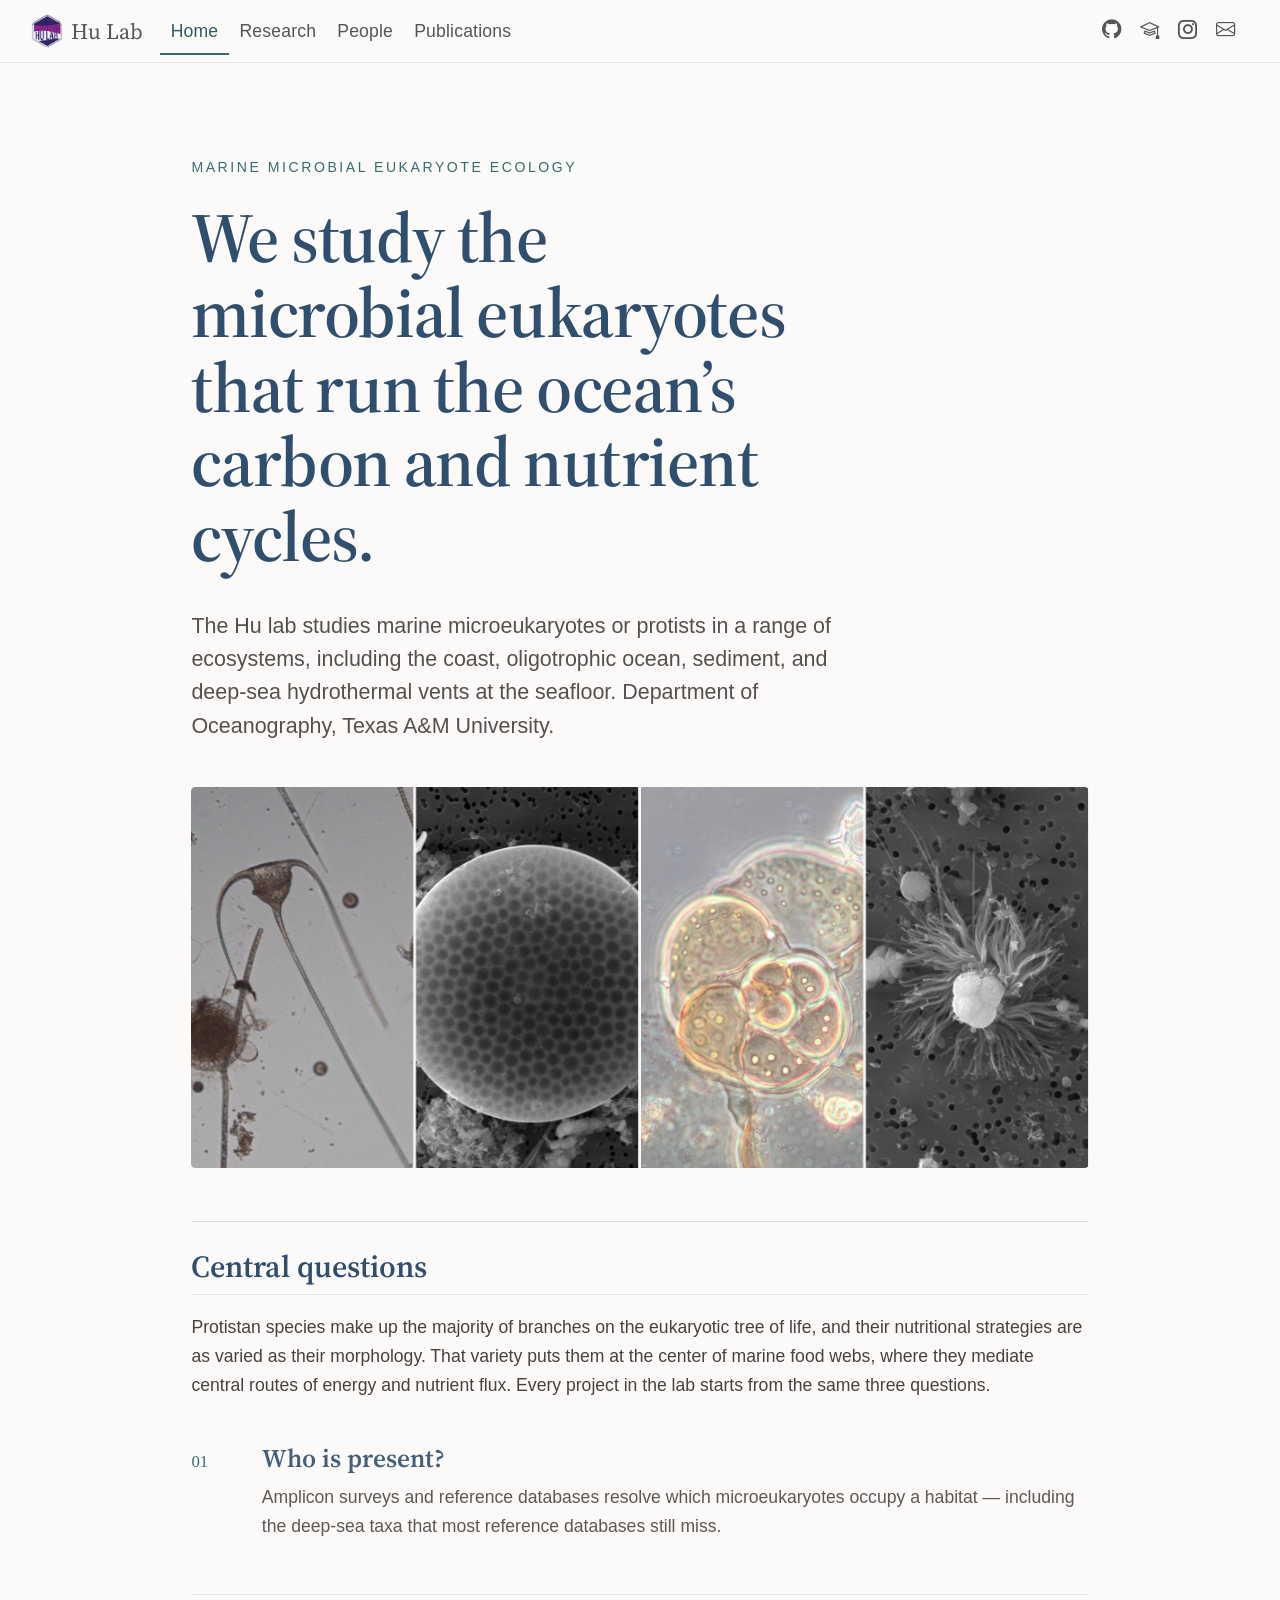
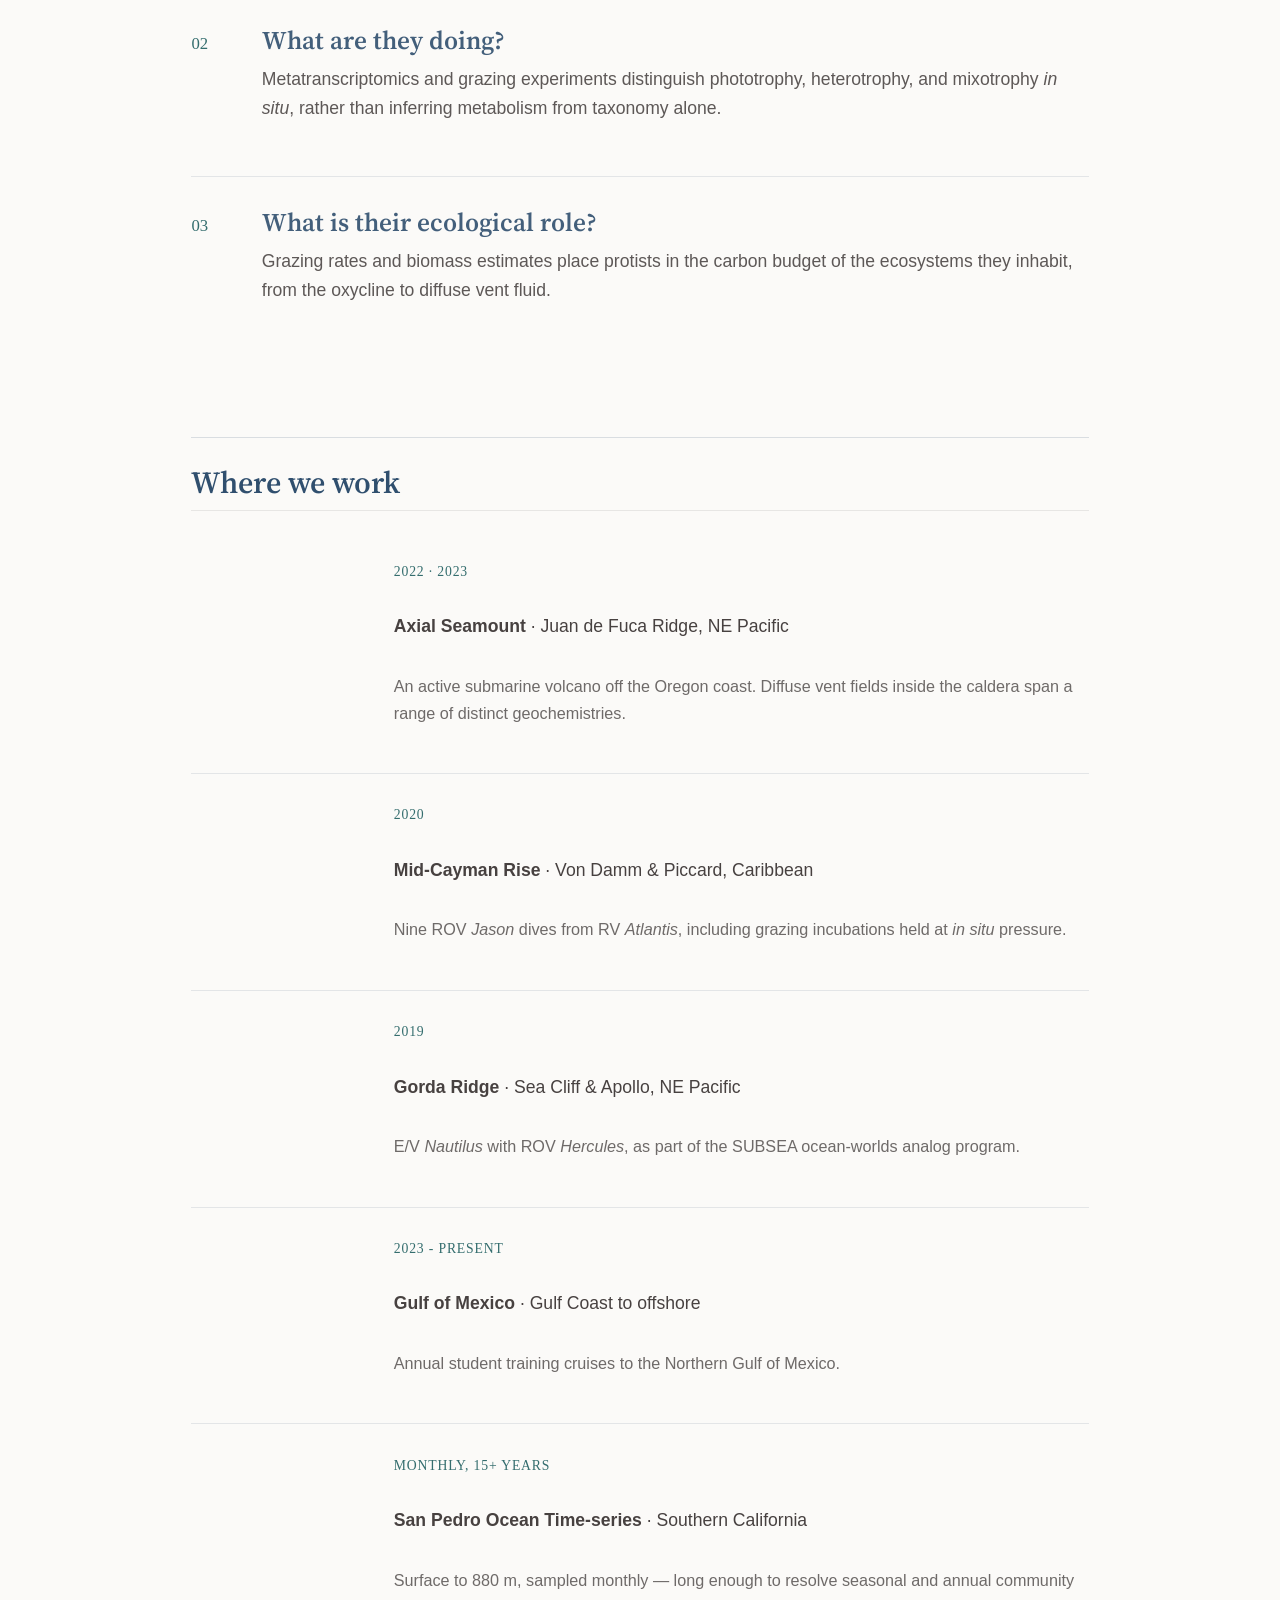
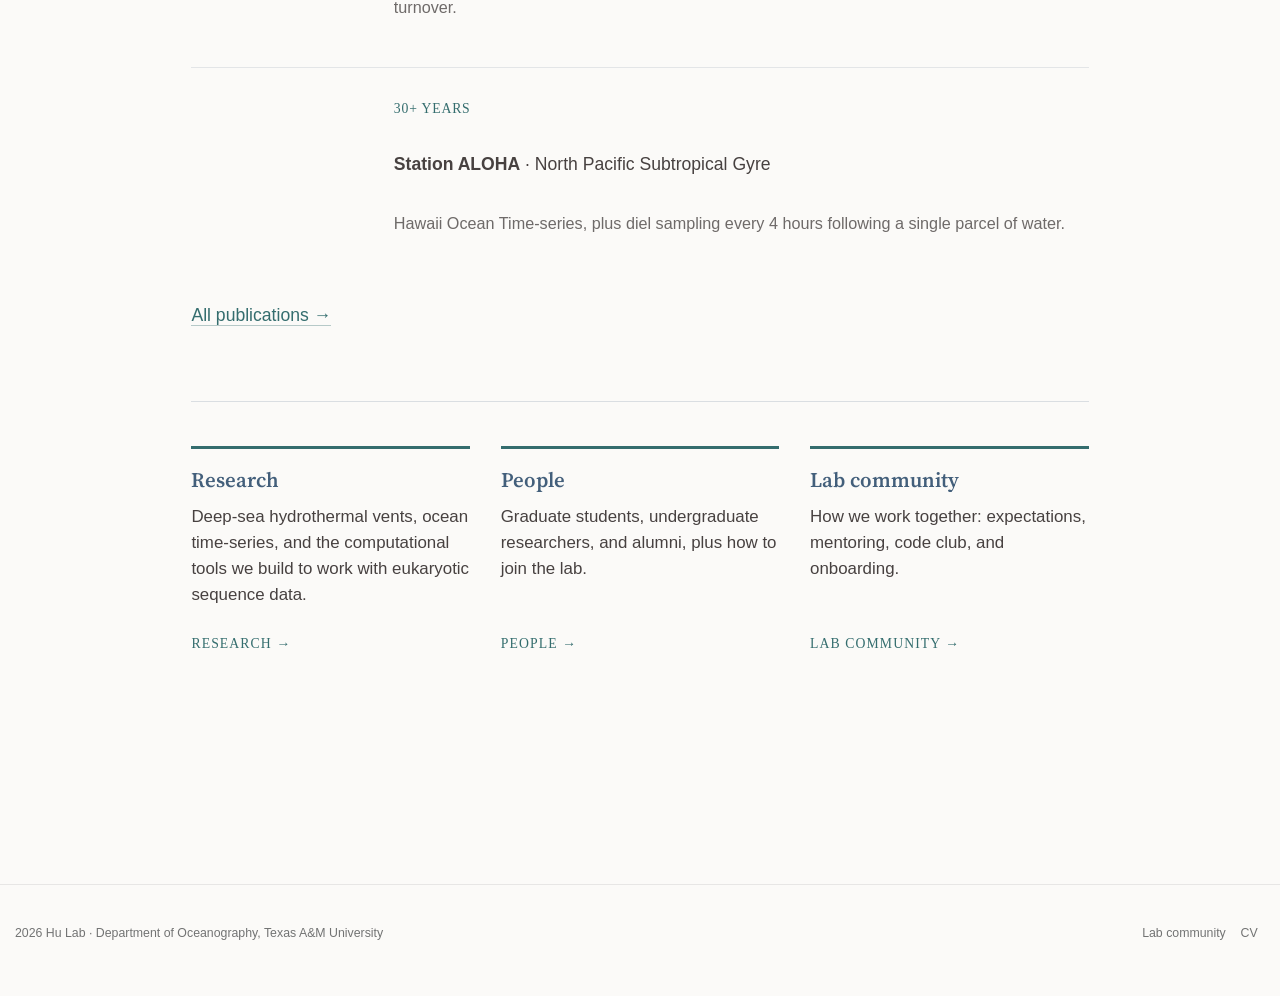
==== docs/index.html @ 4e26cc9e "redesign implemented" ====
<!DOCTYPE html>
<html xmlns="http://www.w3.org/1999/xhtml" lang="en" xml:lang="en"><head>

<meta charset="utf-8">
<meta name="generator" content="quarto-1.8.26">

<meta name="viewport" content="width=device-width, initial-scale=1.0, user-scalable=yes">


<title>Hu Lab</title>
<style>
code{white-space: pre-wrap;}
span.smallcaps{font-variant: small-caps;}
div.columns{display: flex; gap: min(4vw, 1.5em);}
div.column{flex: auto; overflow-x: auto;}
div.hanging-indent{margin-left: 1.5em; text-indent: -1.5em;}
ul.task-list{list-style: none;}
ul.task-list li input[type="checkbox"] {
  width: 0.8em;
  margin: 0 0.8em 0.2em -1em; /* quarto-specific, see https://github.com/quarto-dev/quarto-cli/issues/4556 */ 
  vertical-align: middle;
}
</style>


<script src="site_libs/quarto-nav/quarto-nav.js"></script>
<script src="site_libs/clipboard/clipboard.min.js"></script>
<script src="site_libs/quarto-search/autocomplete.umd.js"></script>
<script src="site_libs/quarto-search/fuse.min.js"></script>
<script src="site_libs/quarto-search/quarto-search.js"></script>
<meta name="quarto:offset" content="./">
<link href="./images/logos/hu-lab-logo.png" rel="icon" type="image/png">
<script src="site_libs/quarto-html/quarto.js" type="module"></script>
<script src="site_libs/quarto-html/tabsets/tabsets.js" type="module"></script>
<script src="site_libs/quarto-html/axe/axe-check.js" type="module"></script>
<script src="site_libs/quarto-html/popper.min.js"></script>
<script src="site_libs/quarto-html/tippy.umd.min.js"></script>
<script src="site_libs/quarto-html/anchor.min.js"></script>
<link href="site_libs/quarto-html/tippy.css" rel="stylesheet">
<link href="site_libs/quarto-html/quarto-syntax-highlighting-2472106bbce68d82fbf3aa10fe7bffef.css" rel="stylesheet" class="quarto-color-scheme" id="quarto-text-highlighting-styles">
<link href="site_libs/quarto-html/quarto-syntax-highlighting-dark-381e10936b0e88757698ee15f2166234.css" rel="stylesheet" class="quarto-color-scheme quarto-color-alternate" id="quarto-text-highlighting-styles">
<link href="site_libs/quarto-html/quarto-syntax-highlighting-2472106bbce68d82fbf3aa10fe7bffef.css" rel="stylesheet" class="quarto-color-scheme-extra" id="quarto-text-highlighting-styles">
<script src="site_libs/bootstrap/bootstrap.min.js"></script>
<link href="site_libs/bootstrap/bootstrap-icons.css" rel="stylesheet">
<link href="site_libs/bootstrap/bootstrap-805d200f521e5371c1c9c5e7819932b5.min.css" rel="stylesheet" append-hash="true" class="quarto-color-scheme" id="quarto-bootstrap" data-mode="light">
<link href="site_libs/bootstrap/bootstrap-dark-a4cb81c7a0dc760d511b2d08a62a94d5.min.css" rel="stylesheet" append-hash="true" class="quarto-color-scheme quarto-color-alternate" id="quarto-bootstrap" data-mode="light">
<link href="site_libs/bootstrap/bootstrap-805d200f521e5371c1c9c5e7819932b5.min.css" rel="stylesheet" append-hash="true" class="quarto-color-scheme-extra" id="quarto-bootstrap" data-mode="light">
<script id="quarto-search-options" type="application/json">{
  "location": "navbar",
  "copy-button": false,
  "collapse-after": 3,
  "panel-placement": "end",
  "type": "overlay",
  "limit": 50,
  "keyboard-shortcut": [
    "f",
    "/",
    "s"
  ],
  "show-item-context": false,
  "language": {
    "search-no-results-text": "No results",
    "search-matching-documents-text": "matching documents",
    "search-copy-link-title": "Copy link to search",
    "search-hide-matches-text": "Hide additional matches",
    "search-more-match-text": "more match in this document",
    "search-more-matches-text": "more matches in this document",
    "search-clear-button-title": "Clear",
    "search-text-placeholder": "",
    "search-detached-cancel-button-title": "Cancel",
    "search-submit-button-title": "Submit",
    "search-label": "Search"
  }
}</script>


</head>

<body class="nav-fixed fullcontent quarto-light">

<div id="quarto-search-results"></div>
  <header id="quarto-header" class="headroom fixed-top">
    <nav class="navbar navbar-expand-lg " data-bs-theme="dark">
      <div class="navbar-container container-fluid">
      <div class="navbar-brand-container mx-auto">
    <a href="./index.html" class="navbar-brand navbar-brand-logo">
    <img src="./images/logos/hu-lab-logo.png" alt="Hu Lab logo" class="navbar-logo light-content">
    <img src="./images/logos/hu-lab-logo.png" alt="Hu Lab logo" class="navbar-logo dark-content">
    </a>
    <a class="navbar-brand" href="./index.html">
    <span class="navbar-title">Hu Lab</span>
    </a>
  </div>
            <div id="quarto-search" class="" title="Search"></div>
          <button class="navbar-toggler" type="button" data-bs-toggle="collapse" data-bs-target="#navbarCollapse" aria-controls="navbarCollapse" role="menu" aria-expanded="false" aria-label="Toggle navigation" onclick="if (window.quartoToggleHeadroom) { window.quartoToggleHeadroom(); }">
  <span class="navbar-toggler-icon"></span>
</button>
          <div class="collapse navbar-collapse" id="navbarCollapse">
            <ul class="navbar-nav navbar-nav-scroll me-auto">
  <li class="nav-item">
    <a class="nav-link active" href="./index.html" aria-current="page"> 
<span class="menu-text">Home</span></a>
  </li>  
  <li class="nav-item">
    <a class="nav-link" href="./research.html"> 
<span class="menu-text">Research</span></a>
  </li>  
  <li class="nav-item">
    <a class="nav-link" href="./team.html"> 
<span class="menu-text">People</span></a>
  </li>  
  <li class="nav-item">
    <a class="nav-link" href="./publications.html"> 
<span class="menu-text">Publications</span></a>
  </li>  
</ul>
            <ul class="navbar-nav navbar-nav-scroll ms-auto">
  <li class="nav-item compact">
    <a class="nav-link" href="https://github.com/shu251"> <i class="bi bi-github" role="img" aria-label="GitHub">
</i> 
<span class="menu-text"></span></a>
  </li>  
  <li class="nav-item compact">
    <a class="nav-link" href="https://scholar.google.com/citations?user=9CI91CMAAAAJ&amp;hl=en"> <i class="bi bi-mortarboard" role="img" aria-label="Google Scholar">
</i> 
<span class="menu-text"></span></a>
  </li>  
  <li class="nav-item compact">
    <a class="nav-link" href="https://www.instagram.com/microhukaryote/"> <i class="bi bi-instagram" role="img" aria-label="Instagram">
</i> 
<span class="menu-text"></span></a>
  </li>  
  <li class="nav-item compact">
    <a class="nav-link" href="mailto:skhu@tamu.edu"> <i class="bi bi-envelope" role="img" aria-label="Email">
</i> 
<span class="menu-text"></span></a>
  </li>  
</ul>
          </div> <!-- /navcollapse -->
            <div class="quarto-navbar-tools">
</div>
      </div> <!-- /container-fluid -->
    </nav>
</header>
<!-- content -->
<div id="quarto-content" class="quarto-container page-columns page-rows-contents page-layout-article page-navbar">
<!-- sidebar -->
<!-- margin-sidebar -->
    
<!-- main -->
<main class="content" id="quarto-document-content"><header id="title-block-header" class="quarto-title-block"></header>




<div class="hero-kicker">
<p>Marine microbial eukaryote ecology</p>
</div>
<div class="hero-statement">
<p>We study the microbial eukaryotes that run the ocean’s carbon and nutrient cycles.</p>
</div>
<div class="hero-lead">
<p>The Hu lab studies marine microeukaryotes or protists in a range of ecosystems, including the coast, oligotrophic ocean, sediment, and deep-sea hydrothermal vents at the seafloor. Department of Oceanography, Texas A&amp;M University.</p>
</div>
<p><img src="images/banners/home-microscopy.jpg" class="banner img-fluid" alt="Light micrograph and scanning electron microscope images of marine protists."></p>
<section id="central-questions" class="level2">
<h2 class="anchored" data-anchor-id="central-questions">Central questions</h2>
<p>Protistan species make up the majority of branches on the eukaryotic tree of life, and their nutritional strategies are as varied as their morphology. That variety puts them at the center of marine food webs, where they mediate central routes of energy and nutrient flux. Every project in the lab starts from the same three questions.</p>
<div class="question-list">
<div class="q">
<p><span class="q-num">01</span></p>
<section id="who-is-present" class="level3">
<h3 class="anchored" data-anchor-id="who-is-present">Who is present?</h3>
<p>Amplicon surveys and reference databases resolve which microeukaryotes occupy a habitat — including the deep-sea taxa that most reference databases still miss.</p>
</section>
</div>
<div class="q">
<p><span class="q-num">02</span></p>
<section id="what-are-they-doing" class="level3">
<h3 class="anchored" data-anchor-id="what-are-they-doing">What are they doing?</h3>
<p>Metatranscriptomics and grazing experiments distinguish phototrophy, heterotrophy, and mixotrophy <em>in situ</em>, rather than inferring metabolism from taxonomy alone.</p>
</section>
</div>
<div class="q">
<p><span class="q-num">03</span></p>
<section id="what-is-their-ecological-role" class="level3">
<h3 class="anchored" data-anchor-id="what-is-their-ecological-role">What is their ecological role?</h3>
<p>Grazing rates and biomass estimates place protists in the carbon budget of the ecosystems they inhabit, from the oxycline to diffuse vent fluid.</p>
</section>
</div>
</div>
</section>
<section id="where-we-work" class="level2">
<h2 class="anchored" data-anchor-id="where-we-work">Where we work</h2>
<div class="sitelist">
<div class="site">
<p><span class="site-when">2022 · 2023</span></p>
<p><strong>Axial Seamount</strong> · Juan de Fuca Ridge, NE Pacific</p>
<p><span class="site-note">An active submarine volcano off the Oregon coast. Diffuse vent fields inside the caldera span a range of distinct geochemistries.</span></p>
</div>
<div class="site">
<p><span class="site-when">2020</span></p>
<p><strong>Mid-Cayman Rise</strong> · Von Damm &amp; Piccard, Caribbean</p>
<p><span class="site-note">Nine ROV <em>Jason</em> dives from RV <em>Atlantis</em>, including grazing incubations held at <em>in situ</em> pressure.</span></p>
</div>
<div class="site">
<p><span class="site-when">2019</span></p>
<p><strong>Gorda Ridge</strong> · Sea Cliff &amp; Apollo, NE Pacific</p>
<p><span class="site-note">E/V <em>Nautilus</em> with ROV <em>Hercules</em>, as part of the SUBSEA ocean-worlds analog program.</span></p>
</div>
<div class="site">
<p><span class="site-when">2023 - present</span></p>
<p><strong>Gulf of Mexico</strong> · Gulf Coast to offshore</p>
<p><span class="site-note">Annual student training cruises to the Northern Gulf of Mexico.</span></p>
</div>
<div class="site">
<p><span class="site-when">monthly, 15+ years</span></p>
<p><strong>San Pedro Ocean Time-series</strong> · Southern California</p>
<p><span class="site-note">Surface to 880 m, sampled monthly — long enough to resolve seasonal and annual community turnover.</span></p>
</div>
<div class="site">
<p><span class="site-when">30+ years</span></p>
<p><strong>Station ALOHA</strong> · North Pacific Subtropical Gyre</p>
<p><span class="site-note">Hawaii Ocean Time-series, plus diel sampling every 4 hours following a single parcel of water.</span></p>
</div>
</div>
<p><a href="./publications.html" class="more">All publications →</a></p>
<div class="topic-grid topic-grid-footer">
<section id="research" class="level3 topic">
<h3 class="anchored" data-anchor-id="research">Research</h3>
<p>Deep-sea hydrothermal vents, ocean time-series, and the computational tools we build to work with eukaryotic sequence data.</p>
<p><a href="./research.html" class="more">Research →</a></p>
</section>
<section id="people" class="level3 topic">
<h3 class="anchored" data-anchor-id="people">People</h3>
<p>Graduate students, undergraduate researchers, and alumni, plus how to join the lab.</p>
<p><a href="./team.html" class="more">People →</a></p>
</section>
<section id="lab-community" class="level3 topic">
<h3 class="anchored" data-anchor-id="lab-community">Lab community</h3>
<p>How we work together: expectations, mentoring, code club, and onboarding.</p>
<p><a href="./lab-policies.html" class="more">Lab community →</a></p>
</section>
</div>


</section>

</main> <!-- /main -->
<script id="quarto-html-after-body" type="application/javascript">
  window.document.addEventListener("DOMContentLoaded", function (event) {
    const icon = "";
    const anchorJS = new window.AnchorJS();
    anchorJS.options = {
      placement: 'right',
      icon: icon
    };
    anchorJS.add('.anchored');
    const isCodeAnnotation = (el) => {
      for (const clz of el.classList) {
        if (clz.startsWith('code-annotation-')) {                     
          return true;
        }
      }
      return false;
    }
    const onCopySuccess = function(e) {
      // button target
      const button = e.trigger;
      // don't keep focus
      button.blur();
      // flash "checked"
      button.classList.add('code-copy-button-checked');
      var currentTitle = button.getAttribute("title");
      button.setAttribute("title", "Copied!");
      let tooltip;
      if (window.bootstrap) {
        button.setAttribute("data-bs-toggle", "tooltip");
        button.setAttribute("data-bs-placement", "left");
        button.setAttribute("data-bs-title", "Copied!");
        tooltip = new bootstrap.Tooltip(button, 
          { trigger: "manual", 
            customClass: "code-copy-button-tooltip",
            offset: [0, -8]});
        tooltip.show();    
      }
      setTimeout(function() {
        if (tooltip) {
          tooltip.hide();
          button.removeAttribute("data-bs-title");
          button.removeAttribute("data-bs-toggle");
          button.removeAttribute("data-bs-placement");
        }
        button.setAttribute("title", currentTitle);
        button.classList.remove('code-copy-button-checked');
      }, 1000);
      // clear code selection
      e.clearSelection();
    }
    const getTextToCopy = function(trigger) {
      const outerScaffold = trigger.parentElement.cloneNode(true);
      const codeEl = outerScaffold.querySelector('code');
      for (const childEl of codeEl.children) {
        if (isCodeAnnotation(childEl)) {
          childEl.remove();
        }
      }
      return codeEl.innerText;
    }
    const clipboard = new window.ClipboardJS('.code-copy-button:not([data-in-quarto-modal])', {
      text: getTextToCopy
    });
    clipboard.on('success', onCopySuccess);
    if (window.document.getElementById('quarto-embedded-source-code-modal')) {
      const clipboardModal = new window.ClipboardJS('.code-copy-button[data-in-quarto-modal]', {
        text: getTextToCopy,
        container: window.document.getElementById('quarto-embedded-source-code-modal')
      });
      clipboardModal.on('success', onCopySuccess);
    }
      var localhostRegex = new RegExp(/^(?:http|https):\/\/localhost\:?[0-9]*\//);
      var mailtoRegex = new RegExp(/^mailto:/);
        var filterRegex = new RegExp("https:\/\/shu251\.github\.io\/sarah-hu\/");
      var isInternal = (href) => {
          return filterRegex.test(href) || localhostRegex.test(href) || mailtoRegex.test(href);
      }
      // Inspect non-navigation links and adorn them if external
     var links = window.document.querySelectorAll('a[href]:not(.nav-link):not(.navbar-brand):not(.toc-action):not(.sidebar-link):not(.sidebar-item-toggle):not(.pagination-link):not(.no-external):not([aria-hidden]):not(.dropdown-item):not(.quarto-navigation-tool):not(.about-link)');
      for (var i=0; i<links.length; i++) {
        const link = links[i];
        if (!isInternal(link.href)) {
          // undo the damage that might have been done by quarto-nav.js in the case of
          // links that we want to consider external
          if (link.dataset.originalHref !== undefined) {
            link.href = link.dataset.originalHref;
          }
        }
      }
    function tippyHover(el, contentFn, onTriggerFn, onUntriggerFn) {
      const config = {
        allowHTML: true,
        maxWidth: 500,
        delay: 100,
        arrow: false,
        appendTo: function(el) {
            return el.parentElement;
        },
        interactive: true,
        interactiveBorder: 10,
        theme: 'quarto',
        placement: 'bottom-start',
      };
      if (contentFn) {
        config.content = contentFn;
      }
      if (onTriggerFn) {
        config.onTrigger = onTriggerFn;
      }
      if (onUntriggerFn) {
        config.onUntrigger = onUntriggerFn;
      }
      window.tippy(el, config); 
    }
    const noterefs = window.document.querySelectorAll('a[role="doc-noteref"]');
    for (var i=0; i<noterefs.length; i++) {
      const ref = noterefs[i];
      tippyHover(ref, function() {
        // use id or data attribute instead here
        let href = ref.getAttribute('data-footnote-href') || ref.getAttribute('href');
        try { href = new URL(href).hash; } catch {}
        const id = href.replace(/^#\/?/, "");
        const note = window.document.getElementById(id);
        if (note) {
          return note.innerHTML;
        } else {
          return "";
        }
      });
    }
    const xrefs = window.document.querySelectorAll('a.quarto-xref');
    const processXRef = (id, note) => {
      // Strip column container classes
      const stripColumnClz = (el) => {
        el.classList.remove("page-full", "page-columns");
        if (el.children) {
          for (const child of el.children) {
            stripColumnClz(child);
          }
        }
      }
      stripColumnClz(note)
      if (id === null || id.startsWith('sec-')) {
        // Special case sections, only their first couple elements
        const container = document.createElement("div");
        if (note.children && note.children.length > 2) {
          container.appendChild(note.children[0].cloneNode(true));
          for (let i = 1; i < note.children.length; i++) {
            const child = note.children[i];
            if (child.tagName === "P" && child.innerText === "") {
              continue;
            } else {
              container.appendChild(child.cloneNode(true));
              break;
            }
          }
          if (window.Quarto?.typesetMath) {
            window.Quarto.typesetMath(container);
          }
          return container.innerHTML
        } else {
          if (window.Quarto?.typesetMath) {
            window.Quarto.typesetMath(note);
          }
          return note.innerHTML;
        }
      } else {
        // Remove any anchor links if they are present
        const anchorLink = note.querySelector('a.anchorjs-link');
        if (anchorLink) {
          anchorLink.remove();
        }
        if (window.Quarto?.typesetMath) {
          window.Quarto.typesetMath(note);
        }
        if (note.classList.contains("callout")) {
          return note.outerHTML;
        } else {
          return note.innerHTML;
        }
      }
    }
    for (var i=0; i<xrefs.length; i++) {
      const xref = xrefs[i];
      tippyHover(xref, undefined, function(instance) {
        instance.disable();
        let url = xref.getAttribute('href');
        let hash = undefined; 
        if (url.startsWith('#')) {
          hash = url;
        } else {
          try { hash = new URL(url).hash; } catch {}
        }
        if (hash) {
          const id = hash.replace(/^#\/?/, "");
          const note = window.document.getElementById(id);
          if (note !== null) {
            try {
              const html = processXRef(id, note.cloneNode(true));
              instance.setContent(html);
            } finally {
              instance.enable();
              instance.show();
            }
          } else {
            // See if we can fetch this
            fetch(url.split('#')[0])
            .then(res => res.text())
            .then(html => {
              const parser = new DOMParser();
              const htmlDoc = parser.parseFromString(html, "text/html");
              const note = htmlDoc.getElementById(id);
              if (note !== null) {
                const html = processXRef(id, note);
                instance.setContent(html);
              } 
            }).finally(() => {
              instance.enable();
              instance.show();
            });
          }
        } else {
          // See if we can fetch a full url (with no hash to target)
          // This is a special case and we should probably do some content thinning / targeting
          fetch(url)
          .then(res => res.text())
          .then(html => {
            const parser = new DOMParser();
            const htmlDoc = parser.parseFromString(html, "text/html");
            const note = htmlDoc.querySelector('main.content');
            if (note !== null) {
              // This should only happen for chapter cross references
              // (since there is no id in the URL)
              // remove the first header
              if (note.children.length > 0 && note.children[0].tagName === "HEADER") {
                note.children[0].remove();
              }
              const html = processXRef(null, note);
              instance.setContent(html);
            } 
          }).finally(() => {
            instance.enable();
            instance.show();
          });
        }
      }, function(instance) {
      });
    }
        let selectedAnnoteEl;
        const selectorForAnnotation = ( cell, annotation) => {
          let cellAttr = 'data-code-cell="' + cell + '"';
          let lineAttr = 'data-code-annotation="' +  annotation + '"';
          const selector = 'span[' + cellAttr + '][' + lineAttr + ']';
          return selector;
        }
        const selectCodeLines = (annoteEl) => {
          const doc = window.document;
          const targetCell = annoteEl.getAttribute("data-target-cell");
          const targetAnnotation = annoteEl.getAttribute("data-target-annotation");
          const annoteSpan = window.document.querySelector(selectorForAnnotation(targetCell, targetAnnotation));
          const lines = annoteSpan.getAttribute("data-code-lines").split(",");
          const lineIds = lines.map((line) => {
            return targetCell + "-" + line;
          })
          let top = null;
          let height = null;
          let parent = null;
          if (lineIds.length > 0) {
              //compute the position of the single el (top and bottom and make a div)
              const el = window.document.getElementById(lineIds[0]);
              top = el.offsetTop;
              height = el.offsetHeight;
              parent = el.parentElement.parentElement;
            if (lineIds.length > 1) {
              const lastEl = window.document.getElementById(lineIds[lineIds.length - 1]);
              const bottom = lastEl.offsetTop + lastEl.offsetHeight;
              height = bottom - top;
            }
            if (top !== null && height !== null && parent !== null) {
              // cook up a div (if necessary) and position it 
              let div = window.document.getElementById("code-annotation-line-highlight");
              if (div === null) {
                div = window.document.createElement("div");
                div.setAttribute("id", "code-annotation-line-highlight");
                div.style.position = 'absolute';
                parent.appendChild(div);
              }
              div.style.top = top - 2 + "px";
              div.style.height = height + 4 + "px";
              div.style.left = 0;
              let gutterDiv = window.document.getElementById("code-annotation-line-highlight-gutter");
              if (gutterDiv === null) {
                gutterDiv = window.document.createElement("div");
                gutterDiv.setAttribute("id", "code-annotation-line-highlight-gutter");
                gutterDiv.style.position = 'absolute';
                const codeCell = window.document.getElementById(targetCell);
                const gutter = codeCell.querySelector('.code-annotation-gutter');
                gutter.appendChild(gutterDiv);
              }
              gutterDiv.style.top = top - 2 + "px";
              gutterDiv.style.height = height + 4 + "px";
            }
            selectedAnnoteEl = annoteEl;
          }
        };
        const unselectCodeLines = () => {
          const elementsIds = ["code-annotation-line-highlight", "code-annotation-line-highlight-gutter"];
          elementsIds.forEach((elId) => {
            const div = window.document.getElementById(elId);
            if (div) {
              div.remove();
            }
          });
          selectedAnnoteEl = undefined;
        };
          // Handle positioning of the toggle
      window.addEventListener(
        "resize",
        throttle(() => {
          elRect = undefined;
          if (selectedAnnoteEl) {
            selectCodeLines(selectedAnnoteEl);
          }
        }, 10)
      );
      function throttle(fn, ms) {
      let throttle = false;
      let timer;
        return (...args) => {
          if(!throttle) { // first call gets through
              fn.apply(this, args);
              throttle = true;
          } else { // all the others get throttled
              if(timer) clearTimeout(timer); // cancel #2
              timer = setTimeout(() => {
                fn.apply(this, args);
                timer = throttle = false;
              }, ms);
          }
        };
      }
        // Attach click handler to the DT
        const annoteDls = window.document.querySelectorAll('dt[data-target-cell]');
        for (const annoteDlNode of annoteDls) {
          annoteDlNode.addEventListener('click', (event) => {
            const clickedEl = event.target;
            if (clickedEl !== selectedAnnoteEl) {
              unselectCodeLines();
              const activeEl = window.document.querySelector('dt[data-target-cell].code-annotation-active');
              if (activeEl) {
                activeEl.classList.remove('code-annotation-active');
              }
              selectCodeLines(clickedEl);
              clickedEl.classList.add('code-annotation-active');
            } else {
              // Unselect the line
              unselectCodeLines();
              clickedEl.classList.remove('code-annotation-active');
            }
          });
        }
    const findCites = (el) => {
      const parentEl = el.parentElement;
      if (parentEl) {
        const cites = parentEl.dataset.cites;
        if (cites) {
          return {
            el,
            cites: cites.split(' ')
          };
        } else {
          return findCites(el.parentElement)
        }
      } else {
        return undefined;
      }
    };
    var bibliorefs = window.document.querySelectorAll('a[role="doc-biblioref"]');
    for (var i=0; i<bibliorefs.length; i++) {
      const ref = bibliorefs[i];
      const citeInfo = findCites(ref);
      if (citeInfo) {
        tippyHover(citeInfo.el, function() {
          var popup = window.document.createElement('div');
          citeInfo.cites.forEach(function(cite) {
            var citeDiv = window.document.createElement('div');
            citeDiv.classList.add('hanging-indent');
            citeDiv.classList.add('csl-entry');
            var biblioDiv = window.document.getElementById('ref-' + cite);
            if (biblioDiv) {
              citeDiv.innerHTML = biblioDiv.innerHTML;
            }
            popup.appendChild(citeDiv);
          });
          return popup.innerHTML;
        });
      }
    }
  });
  </script>
</div> <!-- /content -->
<footer class="footer">
  <div class="nav-footer">
    <div class="nav-footer-left">
<p>2026 Hu Lab · Department of Oceanography, Texas A&amp;M University</p>
</div>   
    <div class="nav-footer-center">
      &nbsp;
    </div>
    <div class="nav-footer-right">
      <ul class="footer-items list-unstyled">
    <li class="nav-item">
    <a class="nav-link" href="./lab-policies.html">
<p>Lab community</p>
</a>
  </li>  
    <li class="nav-item">
    <a class="nav-link" href="./products/cv.pdf">
<p>CV</p>
</a>
  </li>  
</ul>
    </div>
  </div>
</footer>




</body></html>
---- docs/site_libs/quarto-html/quarto-syntax-highlighting-2472106bbce68d82fbf3aa10fe7bffef.css ----
/* quarto syntax highlight colors */
:root {
  --quarto-hl-ot-color: #003B4F;
  --quarto-hl-at-color: #657422;
  --quarto-hl-ss-color: #20794D;
  --quarto-hl-an-color: #5E5E5E;
  --quarto-hl-fu-color: #4758AB;
  --quarto-hl-st-color: #20794D;
  --quarto-hl-cf-color: #003B4F;
  --quarto-hl-op-color: #5E5E5E;
  --quarto-hl-er-color: #AD0000;
  --quarto-hl-bn-color: #AD0000;
  --quarto-hl-al-color: #AD0000;
  --quarto-hl-va-color: #111111;
  --quarto-hl-bu-color: inherit;
  --quarto-hl-ex-color: inherit;
  --quarto-hl-pp-color: #AD0000;
  --quarto-hl-in-color: #5E5E5E;
  --quarto-hl-vs-color: #20794D;
  --quarto-hl-wa-color: #5E5E5E;
  --quarto-hl-do-color: #5E5E5E;
  --quarto-hl-im-color: #00769E;
  --quarto-hl-ch-color: #20794D;
  --quarto-hl-dt-color: #AD0000;
  --quarto-hl-fl-color: #AD0000;
  --quarto-hl-co-color: #5E5E5E;
  --quarto-hl-cv-color: #5E5E5E;
  --quarto-hl-cn-color: #8f5902;
  --quarto-hl-sc-color: #5E5E5E;
  --quarto-hl-dv-color: #AD0000;
  --quarto-hl-kw-color: #003B4F;
}

/* other quarto variables */
:root {
  --quarto-font-monospace: Source Code Pro;
}

/* syntax highlight based on Pandoc's rules */
pre > code.sourceCode > span {
  color: #003B4F;
}

code.sourceCode > span {
  color: #003B4F;
}

div.sourceCode,
div.sourceCode pre.sourceCode {
  color: #003B4F;
}

/* Normal */
code span {
  color: #003B4F;
}

/* Alert */
code span.al {
  color: #AD0000;
  font-style: inherit;
}

/* Annotation */
code span.an {
  color: #5E5E5E;
  font-style: inherit;
}

/* Attribute */
code span.at {
  color: #657422;
  font-style: inherit;
}

/* BaseN */
code span.bn {
  color: #AD0000;
  font-style: inherit;
}

/* BuiltIn */
code span.bu {
  font-style: inherit;
}

/* ControlFlow */
code span.cf {
  color: #003B4F;
  font-weight: bold;
  font-style: inherit;
}

/* Char */
code span.ch {
  color: #20794D;
  font-style: inherit;
}

/* Constant */
code span.cn {
  color: #8f5902;
  font-style: inherit;
}

/* Comment */
code span.co {
  color: #5E5E5E;
  font-style: inherit;
}

/* CommentVar */
code span.cv {
  color: #5E5E5E;
  font-style: italic;
}

/* Documentation */
code span.do {
  color: #5E5E5E;
  font-style: italic;
}

/* DataType */
code span.dt {
  color: #AD0000;
  font-style: inherit;
}

/* DecVal */
code span.dv {
  color: #AD0000;
  font-style: inherit;
}

/* Error */
code span.er {
  color: #AD0000;
  font-style: inherit;
}

/* Extension */
code span.ex {
  font-style: inherit;
}

/* Float */
code span.fl {
  color: #AD0000;
  font-style: inherit;
}

/* Function */
code span.fu {
  color: #4758AB;
  font-style: inherit;
}

/* Import */
code span.im {
  color: #00769E;
  font-style: inherit;
}

/* Information */
code span.in {
  color: #5E5E5E;
  font-style: inherit;
}

/* Keyword */
code span.kw {
  color: #003B4F;
  font-weight: bold;
  font-style: inherit;
}

/* Operator */
code span.op {
  color: #5E5E5E;
  font-style: inherit;
}

/* Other */
code span.ot {
  color: #003B4F;
  font-style: inherit;
}

/* Preprocessor */
code span.pp {
  color: #AD0000;
  font-style: inherit;
}

/* SpecialChar */
code span.sc {
  color: #5E5E5E;
  font-style: inherit;
}

/* SpecialString */
code span.ss {
  color: #20794D;
  font-style: inherit;
}

/* String */
code span.st {
  color: #20794D;
  font-style: inherit;
}

/* Variable */
code span.va {
  color: #111111;
  font-style: inherit;
}

/* VerbatimString */
code span.vs {
  color: #20794D;
  font-style: inherit;
}

/* Warning */
code span.wa {
  color: #5E5E5E;
  font-style: italic;
}

.prevent-inlining {
  content: "</";
}

/*# sourceMappingURL=15e4f1d478e0ff5b3ee11695215e07ca.css.map */
---- docs/site_libs/quarto-html/quarto-syntax-highlighting-dark-381e10936b0e88757698ee15f2166234.css ----
/* quarto syntax highlight colors */
:root {
  --quarto-hl-al-color: #f07178;
  --quarto-hl-an-color: #d4d0ab;
  --quarto-hl-at-color: #00e0e0;
  --quarto-hl-bn-color: #d4d0ab;
  --quarto-hl-bu-color: #abe338;
  --quarto-hl-ch-color: #abe338;
  --quarto-hl-co-color: #f8f8f2;
  --quarto-hl-cv-color: #ffd700;
  --quarto-hl-cn-color: #ffd700;
  --quarto-hl-cf-color: #ffa07a;
  --quarto-hl-dt-color: #ffa07a;
  --quarto-hl-dv-color: #d4d0ab;
  --quarto-hl-do-color: #f8f8f2;
  --quarto-hl-er-color: #f07178;
  --quarto-hl-ex-color: #00e0e0;
  --quarto-hl-fl-color: #d4d0ab;
  --quarto-hl-fu-color: #ffa07a;
  --quarto-hl-im-color: #abe338;
  --quarto-hl-in-color: #d4d0ab;
  --quarto-hl-kw-color: #ffa07a;
  --quarto-hl-op-color: #ffa07a;
  --quarto-hl-ot-color: #00e0e0;
  --quarto-hl-pp-color: #dcc6e0;
  --quarto-hl-re-color: #00e0e0;
  --quarto-hl-sc-color: #abe338;
  --quarto-hl-ss-color: #abe338;
  --quarto-hl-st-color: #abe338;
  --quarto-hl-va-color: #00e0e0;
  --quarto-hl-vs-color: #abe338;
  --quarto-hl-wa-color: #dcc6e0;
}

/* other quarto variables */
:root {
  --quarto-font-monospace: Source Code Pro;
}

/* syntax highlight based on Pandoc's rules */
pre > code.sourceCode > span {
  color: #f8f8f2;
}

code.sourceCode > span {
  color: #f8f8f2;
}

div.sourceCode,
div.sourceCode pre.sourceCode {
  color: #f8f8f2;
}

/* Normal */
code span {
  color: #f8f8f2;
}

/* Alert */
code span.al {
  color: #f07178;
}

/* Annotation */
code span.an {
  color: #d4d0ab;
}

/* Attribute */
code span.at {
  color: #00e0e0;
}

/* BaseN */
code span.bn {
  color: #d4d0ab;
}

/* BuiltIn */
code span.bu {
  color: #abe338;
}

/* ControlFlow */
code span.cf {
  font-weight: bold;
  color: #ffa07a;
}

/* Char */
code span.ch {
  color: #abe338;
}

/* Constant */
code span.cn {
  color: #ffd700;
}

/* Comment */
code span.co {
  font-style: italic;
  color: #f8f8f2;
}

/* CommentVar */
code span.cv {
  color: #ffd700;
}

/* Documentation */
code span.do {
  color: #f8f8f2;
}

/* DataType */
code span.dt {
  color: #ffa07a;
}

/* DecVal */
code span.dv {
  color: #d4d0ab;
}

/* Error */
code span.er {
  color: #f07178;
  text-decoration: underline;
}

/* Extension */
code span.ex {
  font-weight: bold;
  color: #00e0e0;
}

/* Float */
code span.fl {
  color: #d4d0ab;
}

/* Function */
code span.fu {
  color: #ffa07a;
}

/* Import */
code span.im {
  color: #abe338;
}

/* Information */
code span.in {
  color: #d4d0ab;
}

/* Keyword */
code span.kw {
  font-weight: bold;
  color: #ffa07a;
}

/* Operator */
code span.op {
  color: #ffa07a;
}

/* Other */
code span.ot {
  color: #00e0e0;
}

/* Preprocessor */
code span.pp {
  color: #dcc6e0;
}

/* RegionMarker */
code span.re {
  background-color: #f8f8f2;
  color: #00e0e0;
}

/* SpecialChar */
code span.sc {
  color: #abe338;
}

/* SpecialString */
code span.ss {
  color: #abe338;
}

/* String */
code span.st {
  color: #abe338;
}

/* Variable */
code span.va {
  color: #00e0e0;
}

/* VerbatimString */
code span.vs {
  color: #abe338;
}

/* Warning */
code span.wa {
  color: #dcc6e0;
}

.prevent-inlining {
  content: "</";
}

/*# sourceMappingURL=666a82ac1f06bd9ed05aa4e3bd0c1414.css.map */
---- docs/site_libs/quarto-html/quarto-syntax-highlighting-2472106bbce68d82fbf3aa10fe7bffef.css ----
/* quarto syntax highlight colors */
:root {
  --quarto-hl-ot-color: #003B4F;
  --quarto-hl-at-color: #657422;
  --quarto-hl-ss-color: #20794D;
  --quarto-hl-an-color: #5E5E5E;
  --quarto-hl-fu-color: #4758AB;
  --quarto-hl-st-color: #20794D;
  --quarto-hl-cf-color: #003B4F;
  --quarto-hl-op-color: #5E5E5E;
  --quarto-hl-er-color: #AD0000;
  --quarto-hl-bn-color: #AD0000;
  --quarto-hl-al-color: #AD0000;
  --quarto-hl-va-color: #111111;
  --quarto-hl-bu-color: inherit;
  --quarto-hl-ex-color: inherit;
  --quarto-hl-pp-color: #AD0000;
  --quarto-hl-in-color: #5E5E5E;
  --quarto-hl-vs-color: #20794D;
  --quarto-hl-wa-color: #5E5E5E;
  --quarto-hl-do-color: #5E5E5E;
  --quarto-hl-im-color: #00769E;
  --quarto-hl-ch-color: #20794D;
  --quarto-hl-dt-color: #AD0000;
  --quarto-hl-fl-color: #AD0000;
  --quarto-hl-co-color: #5E5E5E;
  --quarto-hl-cv-color: #5E5E5E;
  --quarto-hl-cn-color: #8f5902;
  --quarto-hl-sc-color: #5E5E5E;
  --quarto-hl-dv-color: #AD0000;
  --quarto-hl-kw-color: #003B4F;
}

/* other quarto variables */
:root {
  --quarto-font-monospace: Source Code Pro;
}

/* syntax highlight based on Pandoc's rules */
pre > code.sourceCode > span {
  color: #003B4F;
}

code.sourceCode > span {
  color: #003B4F;
}

div.sourceCode,
div.sourceCode pre.sourceCode {
  color: #003B4F;
}

/* Normal */
code span {
  color: #003B4F;
}

/* Alert */
code span.al {
  color: #AD0000;
  font-style: inherit;
}

/* Annotation */
code span.an {
  color: #5E5E5E;
  font-style: inherit;
}

/* Attribute */
code span.at {
  color: #657422;
  font-style: inherit;
}

/* BaseN */
code span.bn {
  color: #AD0000;
  font-style: inherit;
}

/* BuiltIn */
code span.bu {
  font-style: inherit;
}

/* ControlFlow */
code span.cf {
  color: #003B4F;
  font-weight: bold;
  font-style: inherit;
}

/* Char */
code span.ch {
  color: #20794D;
  font-style: inherit;
}

/* Constant */
code span.cn {
  color: #8f5902;
  font-style: inherit;
}

/* Comment */
code span.co {
  color: #5E5E5E;
  font-style: inherit;
}

/* CommentVar */
code span.cv {
  color: #5E5E5E;
  font-style: italic;
}

/* Documentation */
code span.do {
  color: #5E5E5E;
  font-style: italic;
}

/* DataType */
code span.dt {
  color: #AD0000;
  font-style: inherit;
}

/* DecVal */
code span.dv {
  color: #AD0000;
  font-style: inherit;
}

/* Error */
code span.er {
  color: #AD0000;
  font-style: inherit;
}

/* Extension */
code span.ex {
  font-style: inherit;
}

/* Float */
code span.fl {
  color: #AD0000;
  font-style: inherit;
}

/* Function */
code span.fu {
  color: #4758AB;
  font-style: inherit;
}

/* Import */
code span.im {
  color: #00769E;
  font-style: inherit;
}

/* Information */
code span.in {
  color: #5E5E5E;
  font-style: inherit;
}

/* Keyword */
code span.kw {
  color: #003B4F;
  font-weight: bold;
  font-style: inherit;
}

/* Operator */
code span.op {
  color: #5E5E5E;
  font-style: inherit;
}

/* Other */
code span.ot {
  color: #003B4F;
  font-style: inherit;
}

/* Preprocessor */
code span.pp {
  color: #AD0000;
  font-style: inherit;
}

/* SpecialChar */
code span.sc {
  color: #5E5E5E;
  font-style: inherit;
}

/* SpecialString */
code span.ss {
  color: #20794D;
  font-style: inherit;
}

/* String */
code span.st {
  color: #20794D;
  font-style: inherit;
}

/* Variable */
code span.va {
  color: #111111;
  font-style: inherit;
}

/* VerbatimString */
code span.vs {
  color: #20794D;
  font-style: inherit;
}

/* Warning */
code span.wa {
  color: #5E5E5E;
  font-style: italic;
}

.prevent-inlining {
  content: "</";
}

/*# sourceMappingURL=15e4f1d478e0ff5b3ee11695215e07ca.css.map */
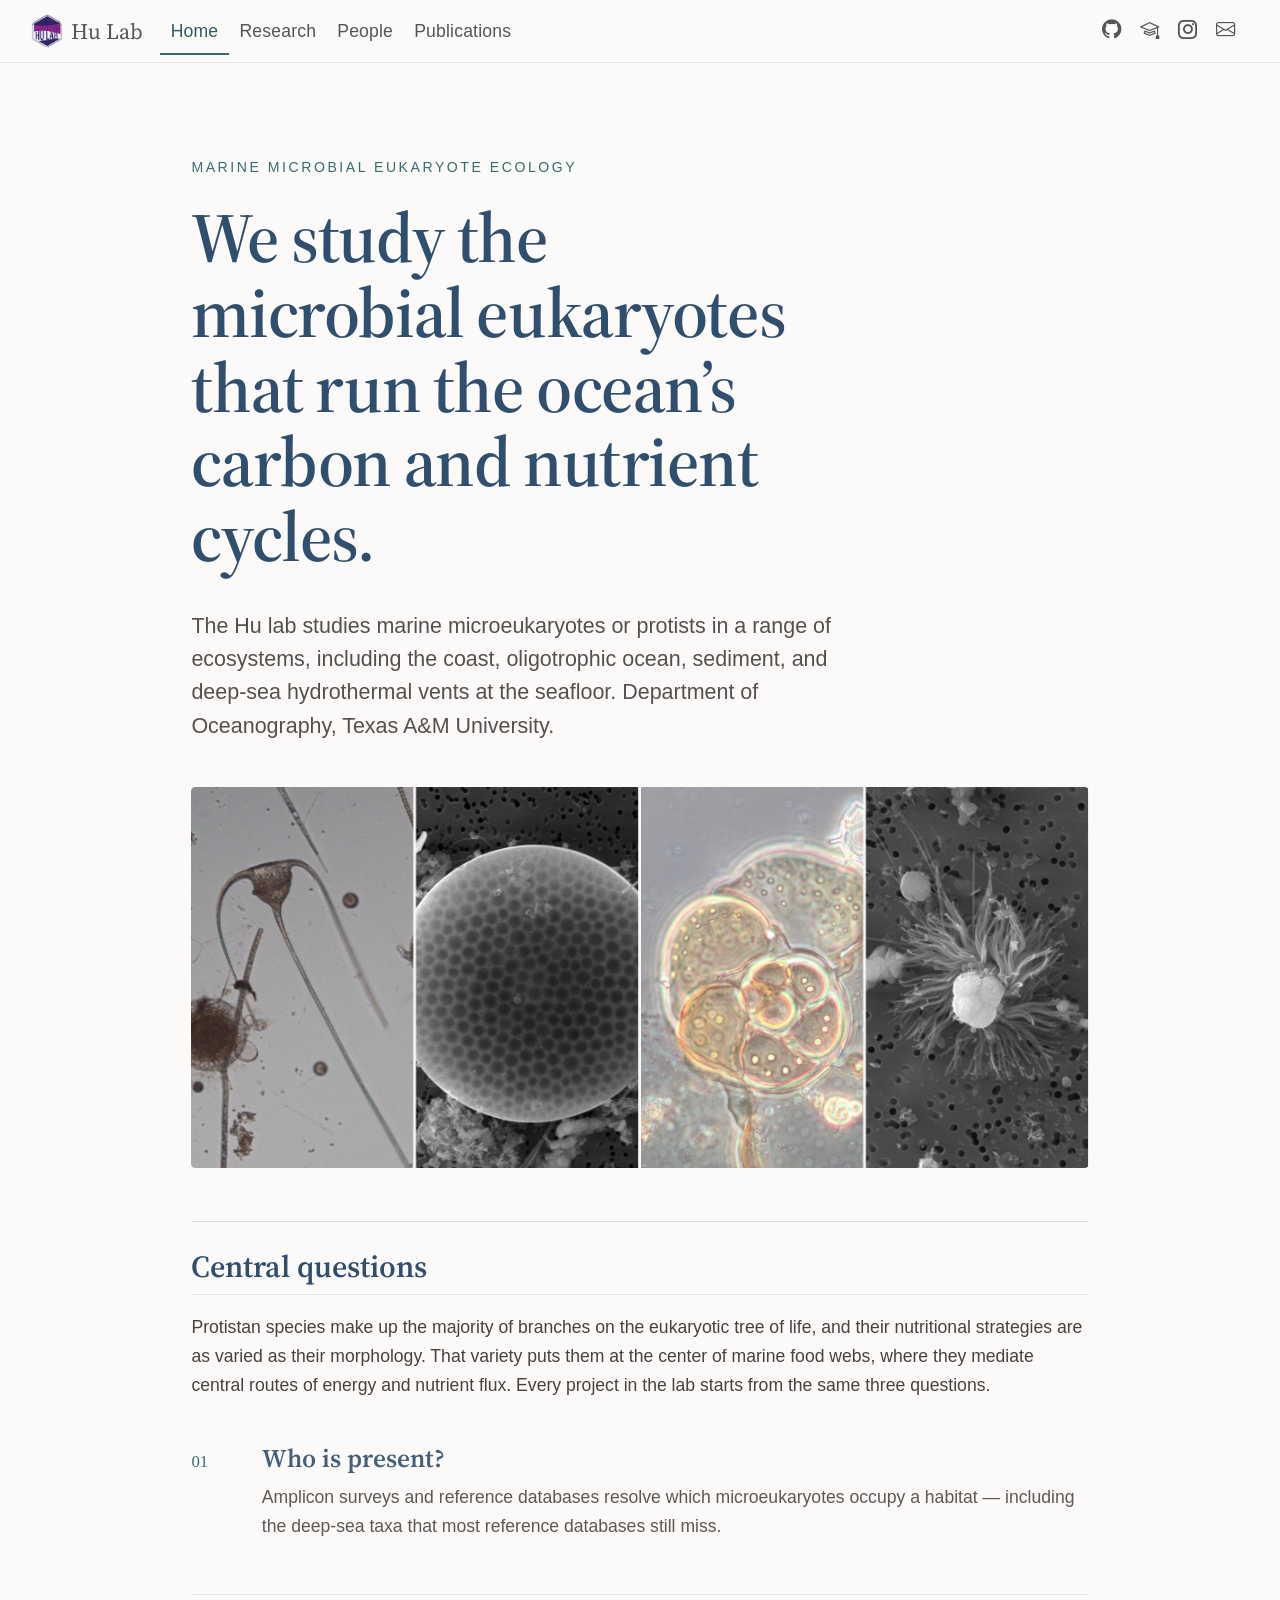
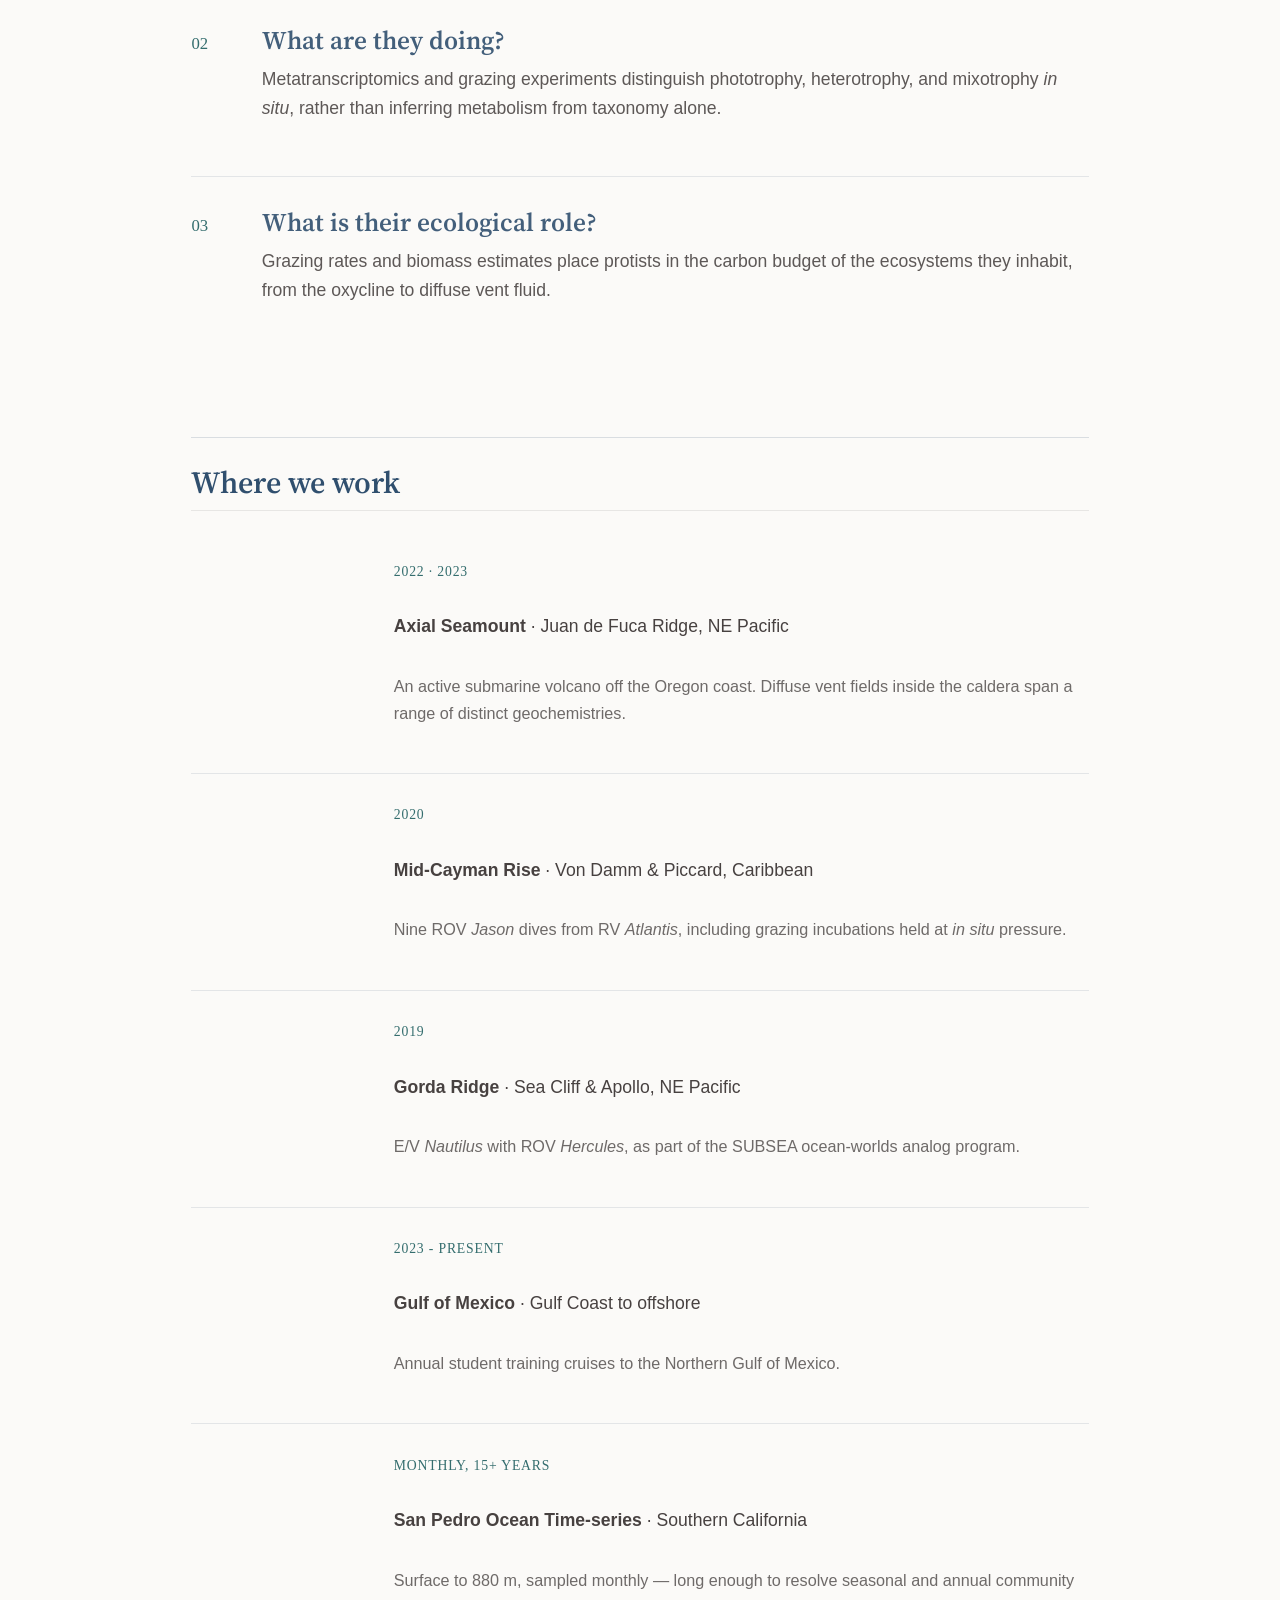
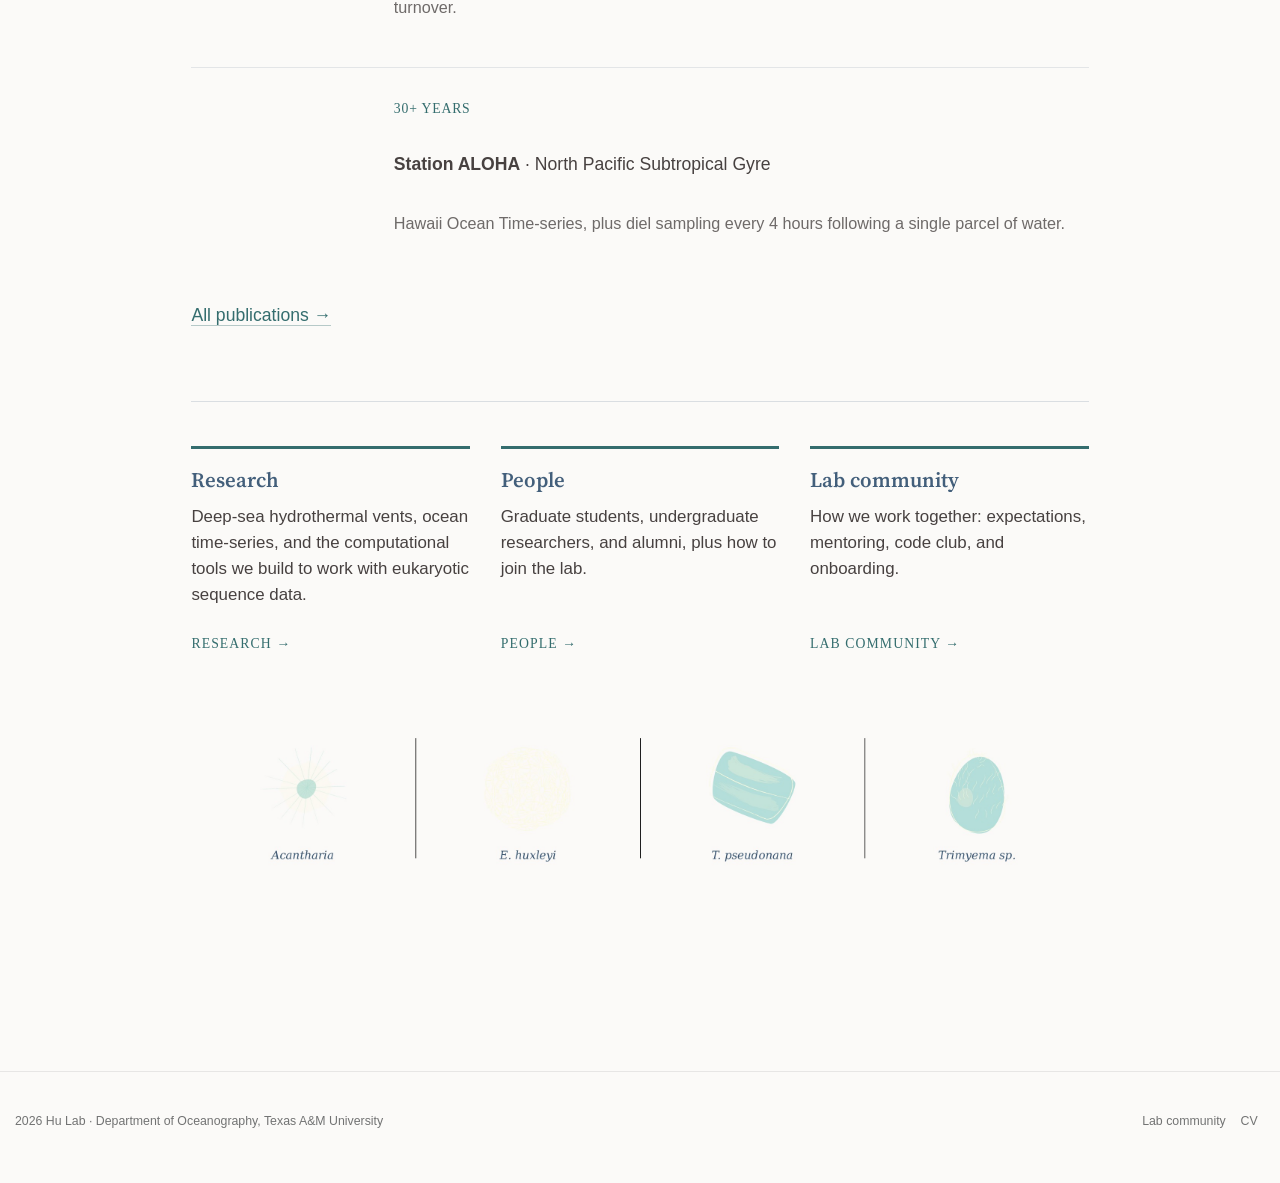
==== commit 849b453b: "images for deep sea page" ====
--- a/docs/index.html
+++ b/docs/index.html
@@ -42,9 +42,9 @@
 <link href="site_libs/quarto-html/quarto-syntax-highlighting-2472106bbce68d82fbf3aa10fe7bffef.css" rel="stylesheet" class="quarto-color-scheme-extra" id="quarto-text-highlighting-styles">
 <script src="site_libs/bootstrap/bootstrap.min.js"></script>
 <link href="site_libs/bootstrap/bootstrap-icons.css" rel="stylesheet">
-<link href="site_libs/bootstrap/bootstrap-805d200f521e5371c1c9c5e7819932b5.min.css" rel="stylesheet" append-hash="true" class="quarto-color-scheme" id="quarto-bootstrap" data-mode="light">
-<link href="site_libs/bootstrap/bootstrap-dark-a4cb81c7a0dc760d511b2d08a62a94d5.min.css" rel="stylesheet" append-hash="true" class="quarto-color-scheme quarto-color-alternate" id="quarto-bootstrap" data-mode="light">
-<link href="site_libs/bootstrap/bootstrap-805d200f521e5371c1c9c5e7819932b5.min.css" rel="stylesheet" append-hash="true" class="quarto-color-scheme-extra" id="quarto-bootstrap" data-mode="light">
+<link href="site_libs/bootstrap/bootstrap-0cf032fab00147370dce20ebc443fd21.min.css" rel="stylesheet" append-hash="true" class="quarto-color-scheme" id="quarto-bootstrap" data-mode="light">
+<link href="site_libs/bootstrap/bootstrap-dark-82eb27e011f60398fe01037a6fc0cd57.min.css" rel="stylesheet" append-hash="true" class="quarto-color-scheme quarto-color-alternate" id="quarto-bootstrap" data-mode="light">
+<link href="site_libs/bootstrap/bootstrap-0cf032fab00147370dce20ebc443fd21.min.css" rel="stylesheet" append-hash="true" class="quarto-color-scheme-extra" id="quarto-bootstrap" data-mode="light">
 <script id="quarto-search-options" type="application/json">{
   "location": "navbar",
   "copy-button": false,
@@ -242,6 +242,7 @@
 <p><a href="./lab-policies.html" class="more">Lab community →</a></p>
 </section>
 </div>
+<p><img src="images/banners/specimen-plate-footer.jpg" class="footer-banner img-fluid" alt="Four line illustrations from the lab: Acantharia, Emiliania huxleyi, Thalassiosira pseudonana, and Trimyema sp."></p>
 
 
 </section>
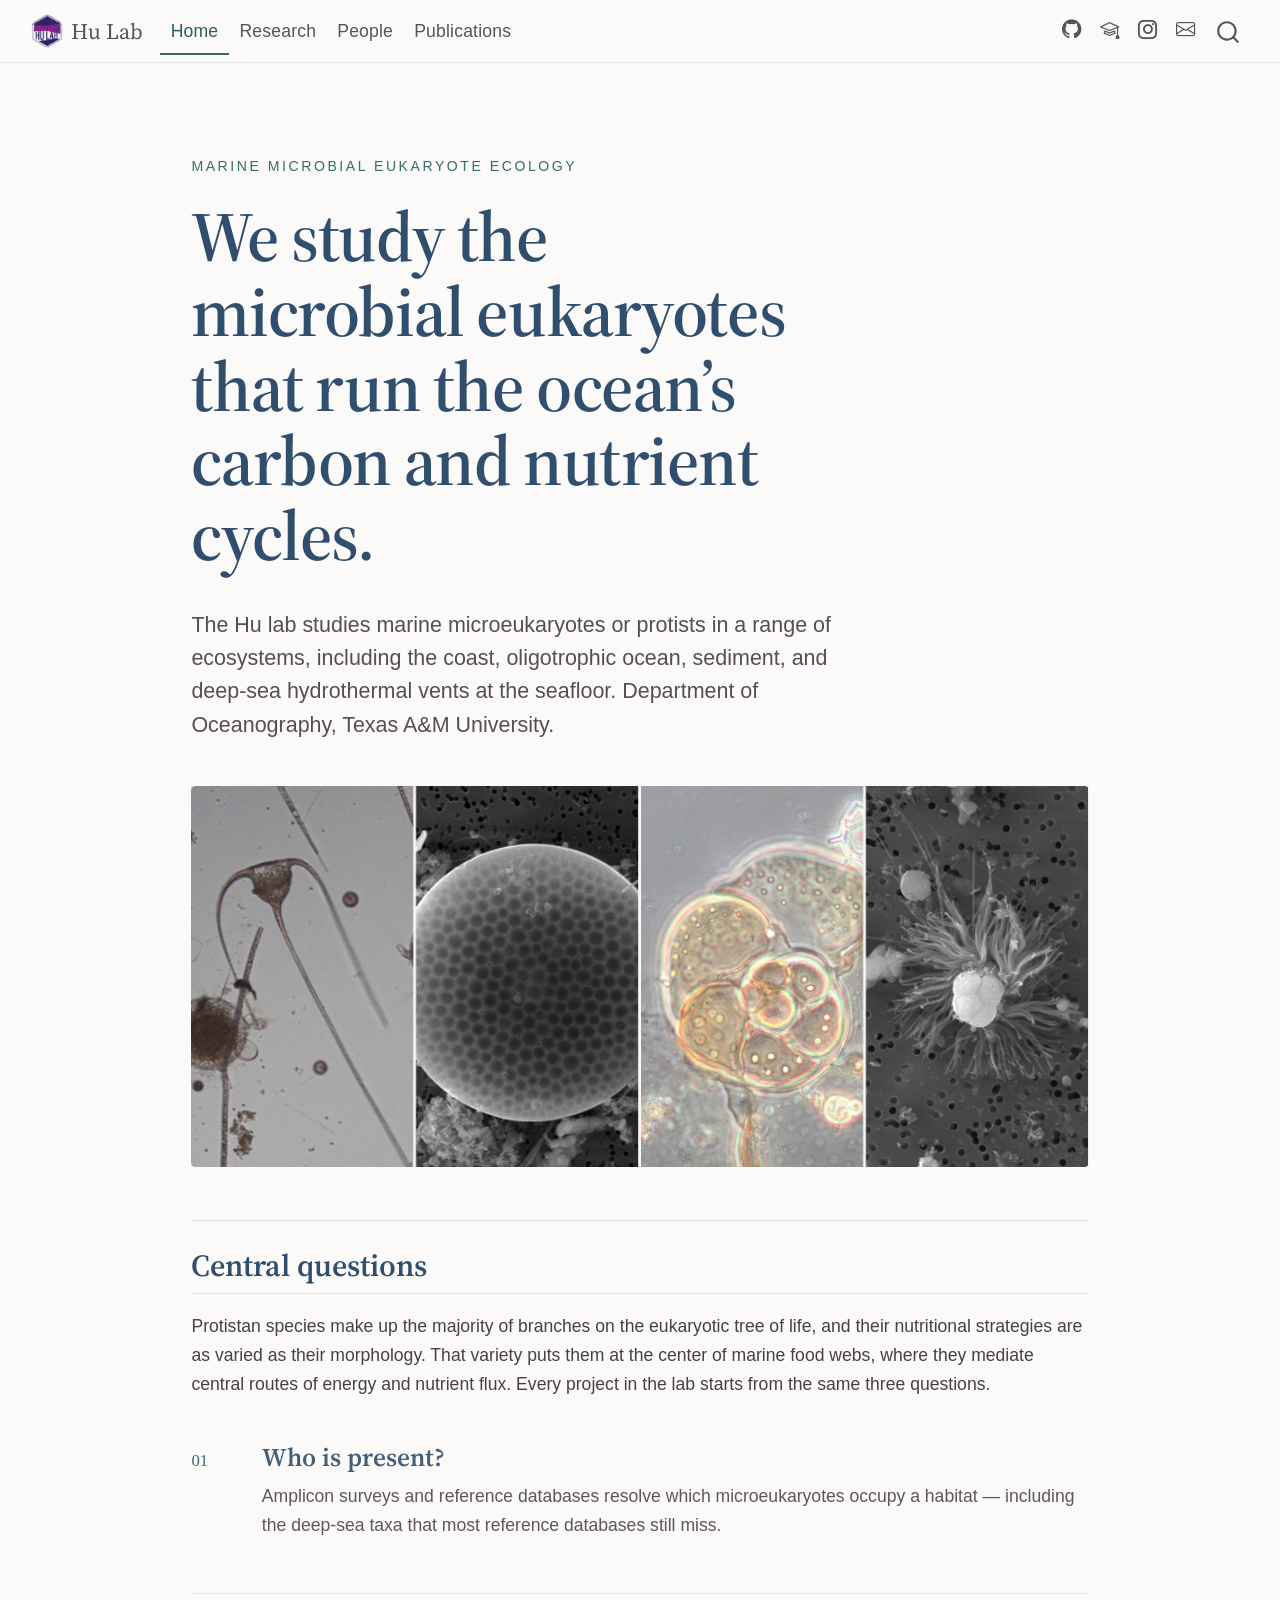
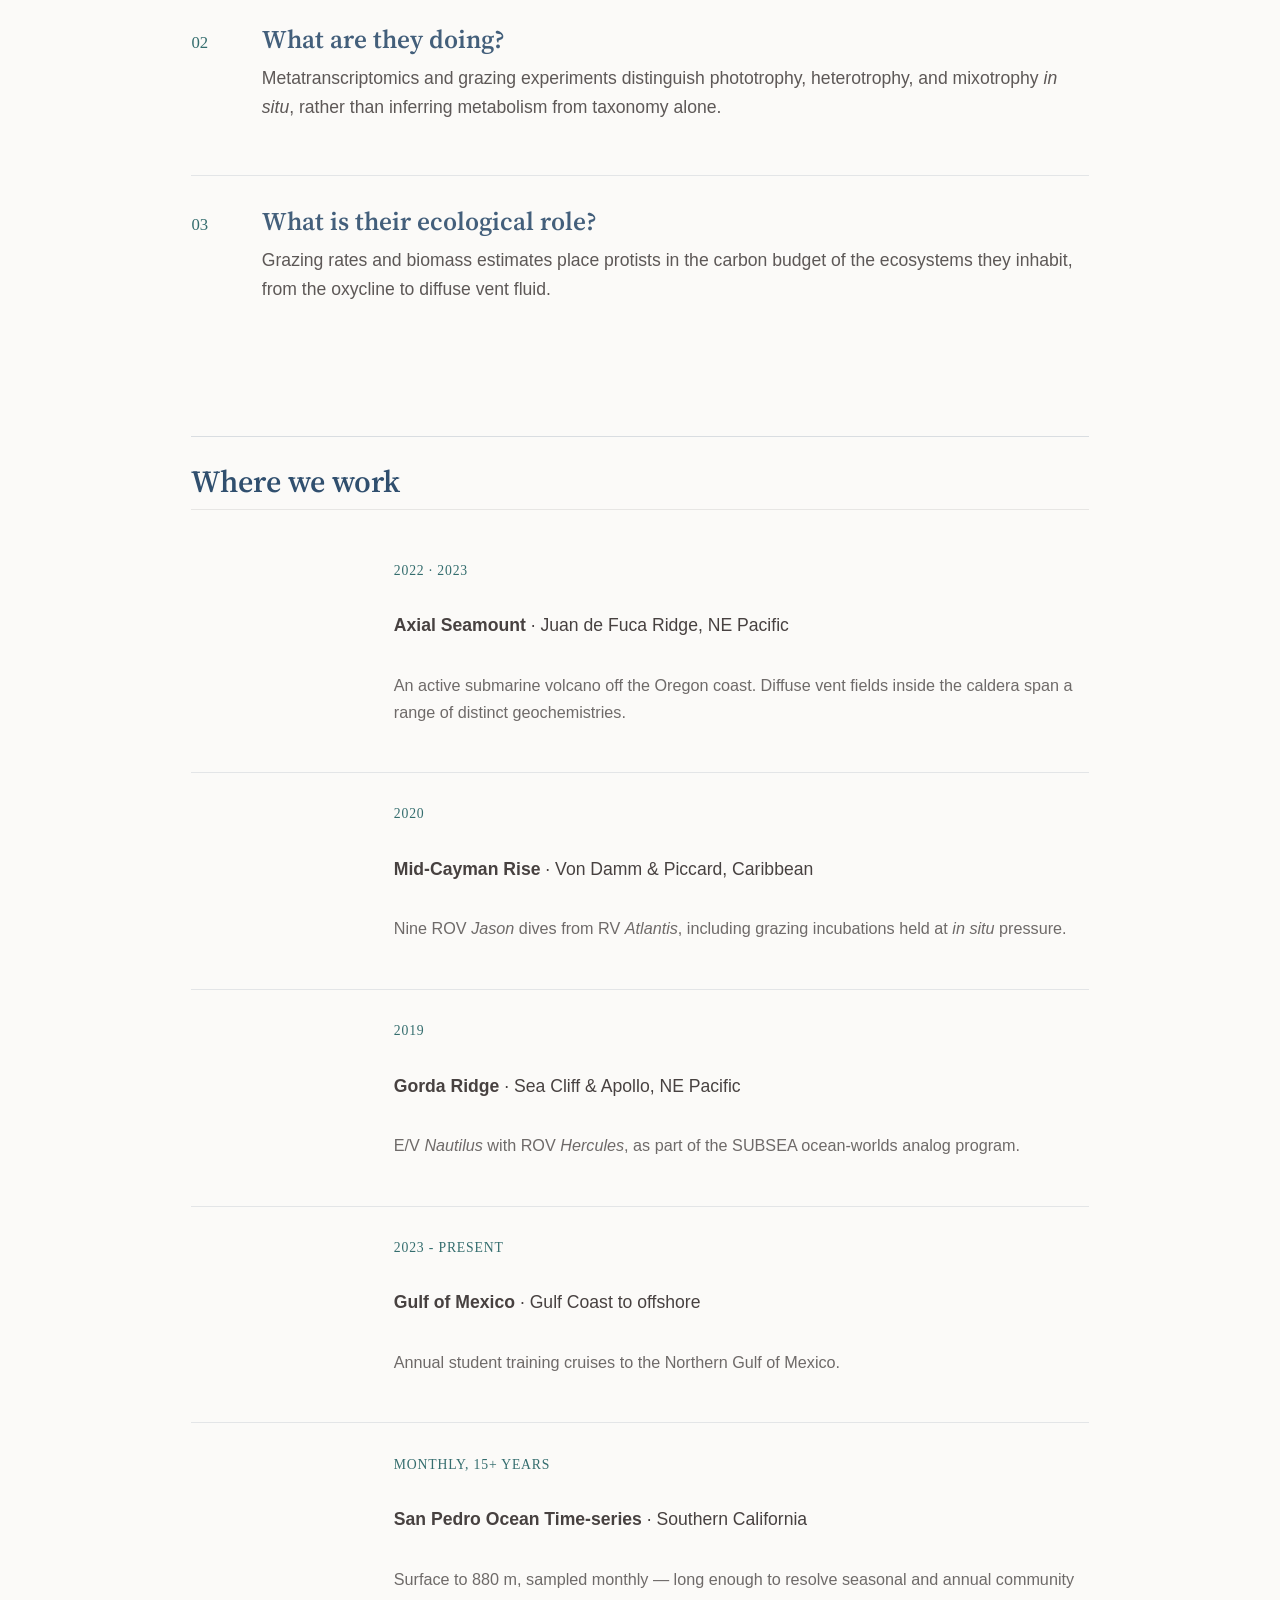
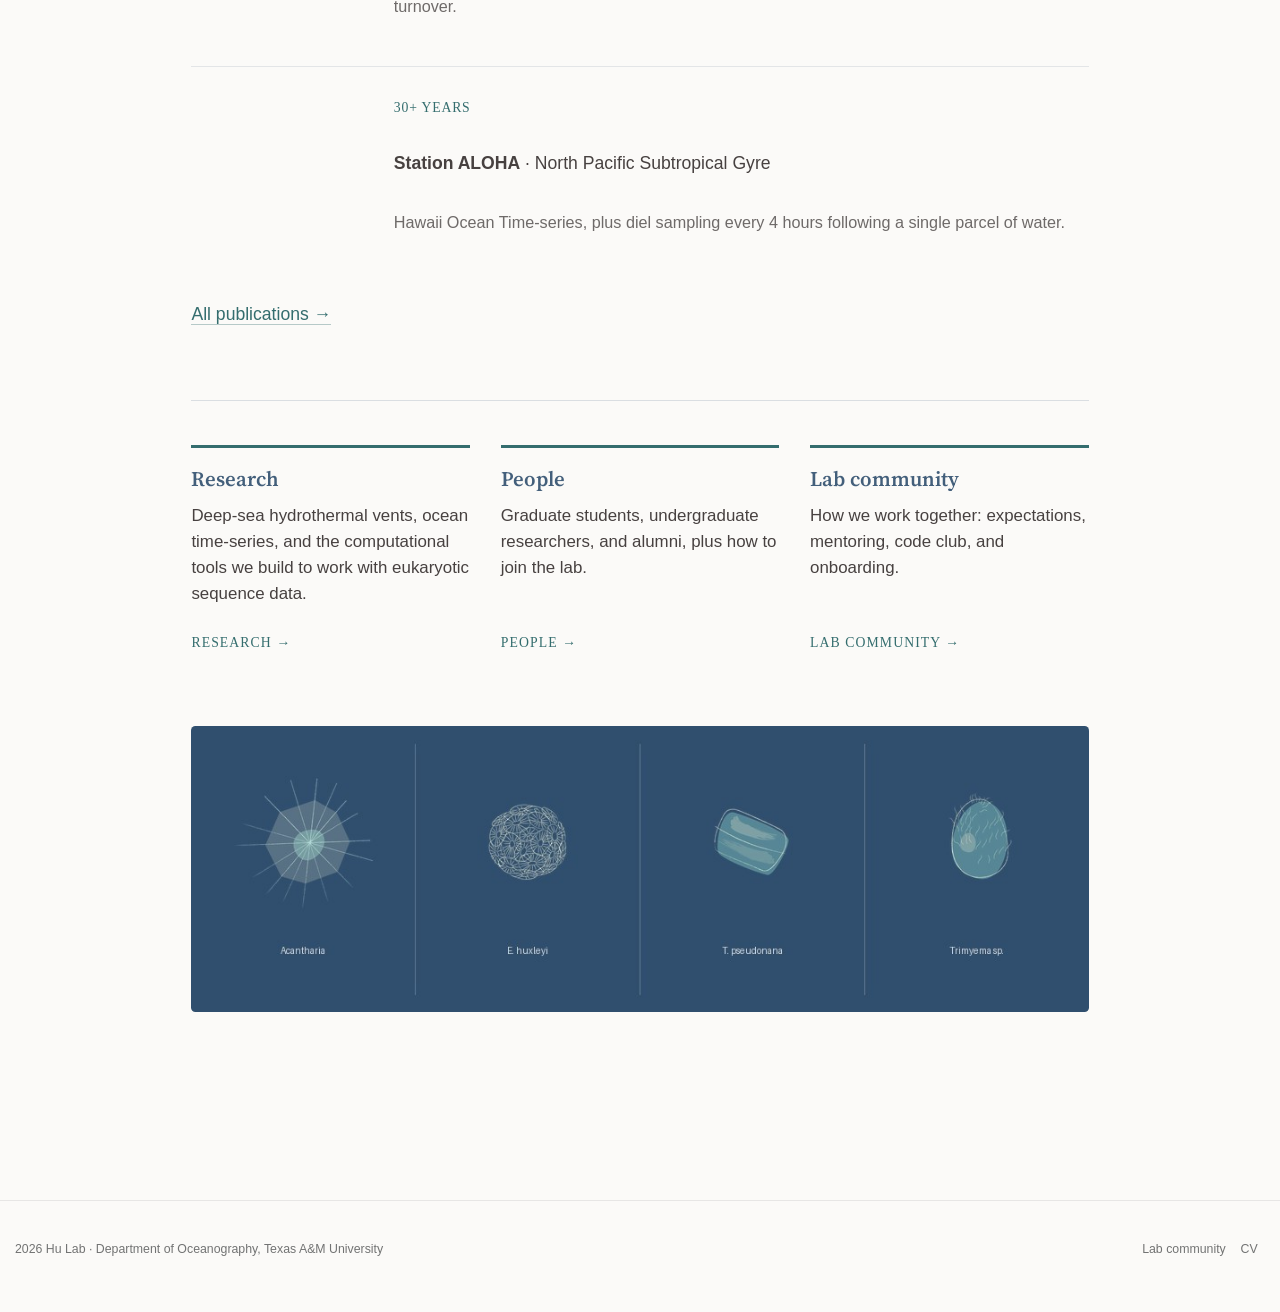
==== commit 0ffd828c: "new people" ====
--- a/docs/index.html
+++ b/docs/index.html
@@ -42,9 +42,9 @@
 <link href="site_libs/quarto-html/quarto-syntax-highlighting-2472106bbce68d82fbf3aa10fe7bffef.css" rel="stylesheet" class="quarto-color-scheme-extra" id="quarto-text-highlighting-styles">
 <script src="site_libs/bootstrap/bootstrap.min.js"></script>
 <link href="site_libs/bootstrap/bootstrap-icons.css" rel="stylesheet">
-<link href="site_libs/bootstrap/bootstrap-0cf032fab00147370dce20ebc443fd21.min.css" rel="stylesheet" append-hash="true" class="quarto-color-scheme" id="quarto-bootstrap" data-mode="light">
-<link href="site_libs/bootstrap/bootstrap-dark-82eb27e011f60398fe01037a6fc0cd57.min.css" rel="stylesheet" append-hash="true" class="quarto-color-scheme quarto-color-alternate" id="quarto-bootstrap" data-mode="light">
-<link href="site_libs/bootstrap/bootstrap-0cf032fab00147370dce20ebc443fd21.min.css" rel="stylesheet" append-hash="true" class="quarto-color-scheme-extra" id="quarto-bootstrap" data-mode="light">
+<link href="site_libs/bootstrap/bootstrap-7b413647e8cf2158702b4b0d0b36e9a9.min.css" rel="stylesheet" append-hash="true" class="quarto-color-scheme" id="quarto-bootstrap" data-mode="light">
+<link href="site_libs/bootstrap/bootstrap-dark-a3c0e7d5ab8e26f73f71703074fa8e51.min.css" rel="stylesheet" append-hash="true" class="quarto-color-scheme quarto-color-alternate" id="quarto-bootstrap" data-mode="light">
+<link href="site_libs/bootstrap/bootstrap-7b413647e8cf2158702b4b0d0b36e9a9.min.css" rel="stylesheet" append-hash="true" class="quarto-color-scheme-extra" id="quarto-bootstrap" data-mode="light">
 <script id="quarto-search-options" type="application/json">{
   "location": "navbar",
   "copy-button": false,
--- a/docs/site_libs/quarto-html/tippy.css
+++ b/docs/site_libs/quarto-html/tippy.css
@@ -0,0 +1 @@
+.tippy-box[data-animation=fade][data-state=hidden]{opacity:0}[data-tippy-root]{max-width:calc(100vw - 10px)}.tippy-box{position:relative;background-color:#333;color:#fff;border-radius:4px;font-size:14px;line-height:1.4;white-space:normal;outline:0;transition-property:transform,visibility,opacity}.tippy-box[data-placement^=top]>.tippy-arrow{bottom:0}.tippy-box[data-placement^=top]>.tippy-arrow:before{bottom:-7px;left:0;border-width:8px 8px 0;border-top-color:initial;transform-origin:center top}.tippy-box[data-placement^=bottom]>.tippy-arrow{top:0}.tippy-box[data-placement^=bottom]>.tippy-arrow:before{top:-7px;left:0;border-width:0 8px 8px;border-bottom-color:initial;transform-origin:center bottom}.tippy-box[data-placement^=left]>.tippy-arrow{right:0}.tippy-box[data-placement^=left]>.tippy-arrow:before{border-width:8px 0 8px 8px;border-left-color:initial;right:-7px;transform-origin:center left}.tippy-box[data-placement^=right]>.tippy-arrow{left:0}.tippy-box[data-placement^=right]>.tippy-arrow:before{left:-7px;border-width:8px 8px 8px 0;border-right-color:initial;transform-origin:center right}.tippy-box[data-inertia][data-state=visible]{transition-timing-function:cubic-bezier(.54,1.5,.38,1.11)}.tippy-arrow{width:16px;height:16px;color:#333}.tippy-arrow:before{content:"";position:absolute;border-color:transparent;border-style:solid}.tippy-content{position:relative;padding:5px 9px;z-index:1}
